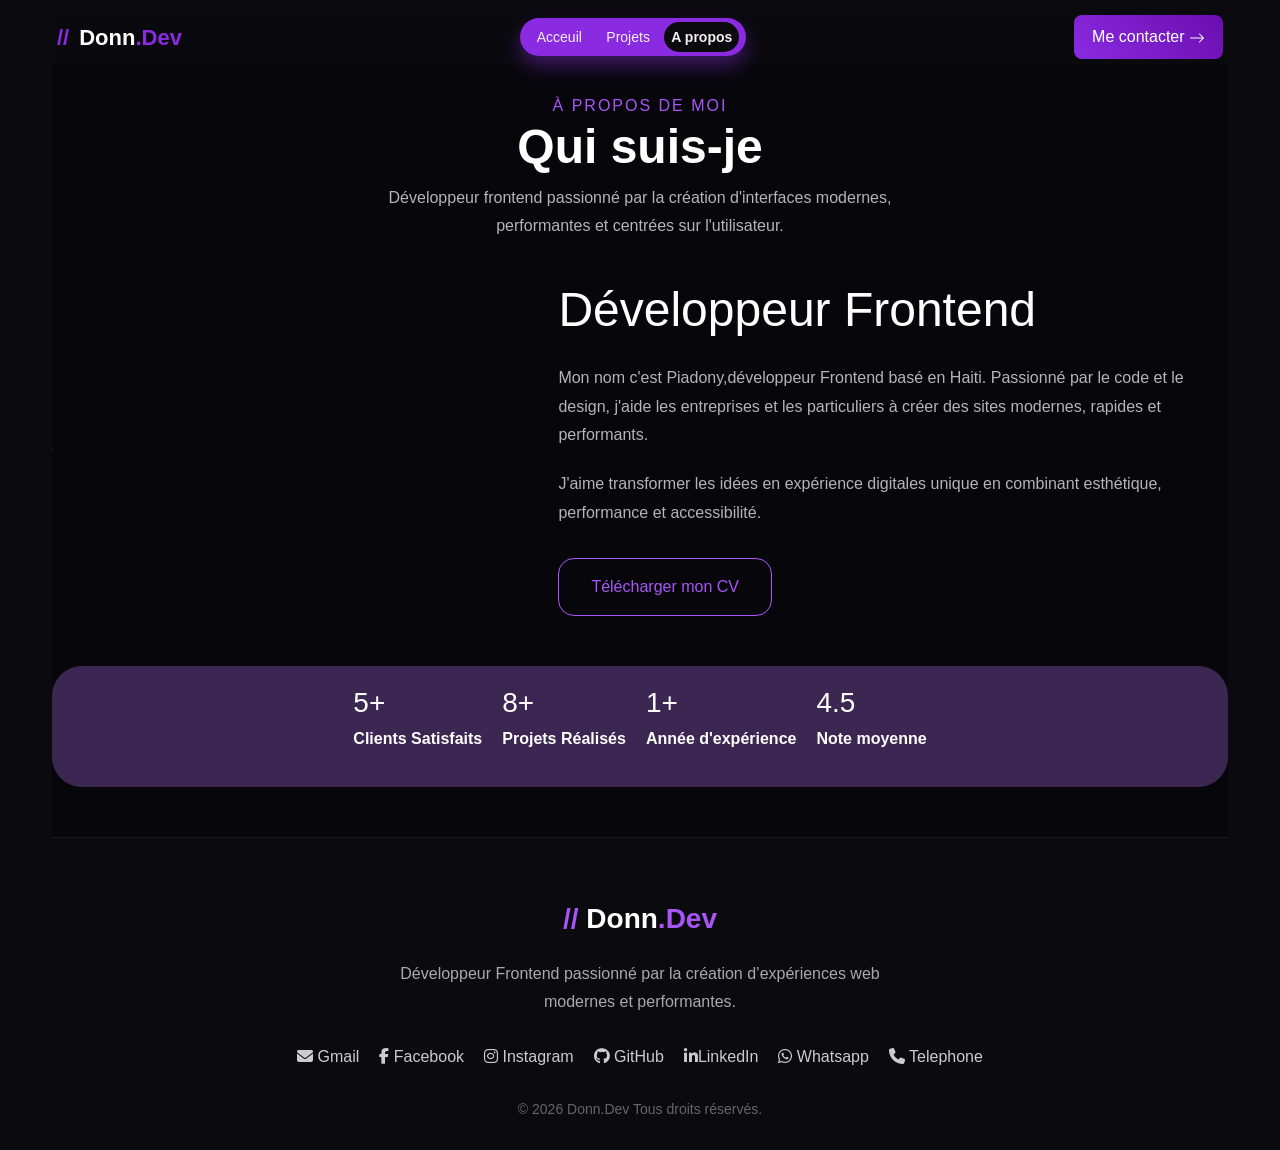
==== apropos.html @ 7b36369f "Add files via upload" ====
<!DOCTYPE html>
<html lang="fr">

<head>
    <meta charset="UTF-8">
    <meta name="viewport" content="width=device-width, initial-scale=1.0">
    <link href="https://cdn.jsdelivr.net/npm/bootstrap@5.3.8/dist/css/bootstrap.min.css" rel="stylesheet"
        integrity="sha384-sRIl4kxILFvY47J16cr9ZwB07vP4J8+LH7qKQnuqkuIAvNWLzeN8tE5YBujZqJLB" crossorigin="anonymous">
    <script type="module" src="https://unpkg.com/ionicons@7.1.0/dist/ionicons/ionicons.esm.js"></script>
    <script nomodule src="https://unpkg.com/ionicons@7.1.0/dist/ionicons/ionicons.js"></script>
    <link href="style.css" rel="stylesheet">
    <link rel="stylesheet" href="https://unpkg.com/aos@next/dist/aos.css" />
    <link rel="stylesheet" href="https://cdnjs.cloudflare.com/ajax/libs/font-awesome/6.5.1/css/all.min.css">
    <title>CONTACTER //Donn.Dev</title>
</head>

<body class="container">
    <header>
        <div class="name" data-aos="fade-down" data-aos-duration="800">
            <span class="slash">//</span>Donn<span class="slash">.Dev</span>
        </div>
        <nav class="hideOnMobile" data-aos="fade-down" data-aos-duration="1200">
            <a href="index.html" data-aos="fade-down" data-aos-duration="1500">Acceuil</a>
            <a href="projet.html" data-aos="fade-down" data-aos-duration="1800">Projets</a>
            <a href="#" id="active" data-aos="fade-d own" data-aos-duration="2400">A propos</a>
        </nav>
        <a href="contact.html" class="btn btn-primary hideOnMobile" data-aos="fade-down" data-aos-duration="1600">Me
            contacter <svg xmlns="http://www.w3.org/2000/svg" width="16" height="16" fill="currentColor"
                class="bi bi-arrow-right" viewBox="0 0 16 16">
                <path fill-rule="evenodd"
                    d="M1 8a.5.5 0 0 1 .5-.5h11.793l-3.147-3.146a.5.5 0 0 1 .708-.708l4 4a.5.5 0 0 1 0 .708l-4 4a.5.5 0 0 1-.708-.708L13.293 8.5H1.5A.5.5 0 0 1 1 8" />
            </svg></i></a>
        <span class="flech showOnMobile" onclick=showSidebar()><svg xmlns="http://www.w3.org/2000/svg" width="16"
                height="16" fill="currentColor" class="bi bi-arrow-right" viewBox="0 0 16 16">
                <path fill-rule="evenodd"
                    d="M1 8a.5.5 0 0 1 .5-.5h11.793l-3.147-3.146a.5.5 0 0 1 .708-.708l4 4a.5.5 0 0 1 0 .708l-4 4a.5.5 0 0 1-.708-.708L13.293 8.5H1.5A.5.5 0 0 1 1 8" />
            </svg></i></a></span>

        <ul class="sidebar">
            <li onclick=hideSidebar()><a href="#" id="soti"><svg xmlns="http://www.w3.org/2000/svg" width="16" height="16"
                        fill="currentColor" class="bi bi-arrow-right" viewBox="0 0 16 16">
                        <path fill-rule="evenodd"
                            d="M1 8a.5.5 0 0 1 .5-.5h11.793l-3.147-3.146a.5.5 0 0 1 .708-.708l4 4a.5.5 0 0 1 0 .708l-4 4a.5.5 0 0 1-.708-.708L13.293 8.5H1.5A.5.5 0 0 1 1 8" />
                    </svg></i></a></a></li>
            <li><a href="index.html" data-aos="fade-down" data-aos-duration="1500">Acceuil</a></li>
            <li><a href="projet.html" data-aos="fade-down" data-aos-duration="1800">Projets</a></li>
            <li><a href="#" data-aos="fade-d own" data-aos-duration="2400">A propos</a></li>
            <li><a href="contact.html">Me contacter</a></li>
        </ul>

    </header>
    <section class="about-section">
        <!--top-->
        <div class="about-top">
            <span>À PROPOS DE MOI</span>
            <h1>Qui suis-je</h1>
            <p>
                Développeur frontend passionné par la création d'interfaces modernes,<br>
                performantes et centrées sur l'utilisateur.
            </p>
        </div>
        <!-- content -->
        <div class="about-content">
            <!-- imaj -->
            <div class="about-image">
                <img src="#" alt="">
            </div>
            <!-- text -->
            <div class="about-text">
                <h2>Développeur Frontend</h2>
                <P>
                    Mon nom c'est Piadony,développeur Frontend basé en Haiti.
                    Passionné par le code et le design, j'aide les entreprises
                    et les particuliers à créer des sites modernes, rapides et performants.
                </P>
                <P>
                    J'aime transformer les idées en expérience digitales
                    unique en combinant esthétique, performance et accessibilité.
                </P>
                <a class="cv-btn">
                    Télécharger mon CV
                </a>
            </div>
        </div>
        <!-- stat -->
            <div class="stats-container">
                <div class="stats-box">
                    <h3>5+</h3>
                    <p>Clients Satisfaits</p>
                </div>
                <div class="stats-box">
                    <h3>8+</h3>
                    <p>Projets Réalisés </p>
                </div>
                <div class="stats-box">
                    <h3>1+</h3>
                    <p>Année d'expérience</p>
                </div>
                <div class="stats-box">
                    <h3>4.5</h3>
                    <p>Note moyenne</p>
                </div>
            </div>
            <div class="clients2">
                    <div class="avatars">
                        <img src="imaj/imaj.jpg" alt=".">
                        <img src="imaj/imaj.jpg" alt=".">
                        <img src="imaj/imaj.jpg" alt=".">
                        <img src="imaj/imaj.jpg" alt=".">
                    </div>
                    <div class="rating">
                        <svg xmlns="http://www.w3.org/2000/svg" width="16" height="16" fill="currentColor"
                            class="bi bi-star-fill" viewBox="0 0 16 16">
                            <path
                                d="M3.612 15.443c-.386.198-.824-.149-.746-.592l.83-4.73L.173 6.765c-.329-.314-.158-.888.283-.95l4.898-.696L7.538.792c.197-.39.73-.39.927 0l2.184 4.327 4.898.696c.441.062.612.636.282.95l-3.522 3.356.83 4.73c.078.443-.36.79-.746.592L8 13.187l-4.389 2.256z" />
                        </svg><svg xmlns="http://www.w3.org/2000/svg" width="16" height="16" fill="currentColor"
                            class="bi bi-star-fill" viewBox="0 0 16 16">
                            <path
                                d="M3.612 15.443c-.386.198-.824-.149-.746-.592l.83-4.73L.173 6.765c-.329-.314-.158-.888.283-.95l4.898-.696L7.538.792c.197-.39.73-.39.927 0l2.184 4.327 4.898.696c.441.062.612.636.282.95l-3.522 3.356.83 4.73c.078.443-.36.79-.746.592L8 13.187l-4.389 2.256z" />
                        </svg><svg xmlns="http://www.w3.org/2000/svg" width="16" height="16" fill="currentColor"
                            class="bi bi-star-fill" viewBox="0 0 16 16">
                            <path
                                d="M3.612 15.443c-.386.198-.824-.149-.746-.592l.83-4.73L.173 6.765c-.329-.314-.158-.888.283-.95l4.898-.696L7.538.792c.197-.39.73-.39.927 0l2.184 4.327 4.898.696c.441.062.612.636.282.95l-3.522 3.356.83 4.73c.078.443-.36.79-.746.592L8 13.187l-4.389 2.256z" />
                        </svg><svg xmlns="http://www.w3.org/2000/svg" width="16" height="16" fill="currentColor"
                            class="bi bi-star-fill" viewBox="0 0 16 16">
                            <path
                                d="M3.612 15.443c-.386.198-.824-.149-.746-.592l.83-4.73L.173 6.765c-.329-.314-.158-.888.283-.95l4.898-.696L7.538.792c.197-.39.73-.39.927 0l2.184 4.327 4.898.696c.441.062.612.636.282.95l-3.522 3.356.83 4.73c.078.443-.36.79-.746.592L8 13.187l-4.389 2.256z" />
                        </svg><svg xmlns="http://www.w3.org/2000/svg" width="16" height="16" fill="currentColor"
                            class="bi bi-star-fill" viewBox="0 0 16 16">
                            <path
                                d="M3.612 15.443c-.386.198-.824-.149-.746-.592l.83-4.73L.173 6.765c-.329-.314-.158-.888.283-.95l4.898-.696L7.538.792c.197-.39.73-.39.927 0l2.184 4.327 4.898.696c.441.062.612.636.282.95l-3.522 3.356.83 4.73c.078.443-.36.79-.746.592L8 13.187l-4.389 2.256z" />
                        </svg><span>5.0</span>
                        <p> Plus de 6 Clients satisfaits</p>
                    </div>
                </div>
    </section>

    <footer class="footer">

        <div class="footer-logo">
            <span>//</span> Donn<span>.Dev</span>
        </div>

        <p>
            Développeur Frontend passionné par la création
            d’expériences web modernes et performantes.
        </p>

        <div class="footer-socials">
            <a href="mailto:donndev@gmail.com"><i class="fa-solid fa-envelope"></i> Gmail</a>
            <a href="#"><i class="fa-brands fa-facebook-f"></i> Facebook</a>
            <a href="#"><i class="fa-brands fa-instagram"></i> Instagram</a>
            <a href="#"><i class="fa-brands fa-github"></i> GitHub</a>
            <a href="#"><i class="fa-brands fa-linkedin-in"></i>LinkedIn</a>
            <a href="https://wa.me/50942337732"><i class="fa-brands fa-whatsapp"></i> Whatsapp</a>
            <a href="tel:+50942337732"><i class="fa-solid fa-phone"></i> Telephone</a>
        </div>

        <div class="footer-bottom">
            © 2026 Donn.Dev Tous droits réservés.
        </div>

    </footer>
    <script>
        function showSidebar() {
            const sidebar = document.querySelector(`.sidebar`)
            sidebar.style.display = `flex`
        }
        function hideSidebar() {
            const sidebar = document.querySelector(`.sidebar`)
            sidebar.style.display = `none`
        }
    </script>
    <script src="https://cdn.jsdelivr.net/npm/bootstrap@5.3.8/dist/js/bootstrap.bundle.min.js"
        integrity="sha384-FKyoEForCGlyvwx9Hj09JcYn3nv7wiPVlz7YYwJrWVcXK/BmnVDxM+D2scQbITxI"
        crossorigin="anonymous"></script>
    <script src="https://unpkg.com/aos@next/dist/aos.js"></script>
    <script>
        AOS.init();
    </script>
</body>

</html>
---- style.css ----
/* global*/
* {
  margin: 0;
  padding: 0;
  box-sizing: border-box;
  font-family: 'Poppins', sans-serif;
}

body {
  background: #0b0b0f;
  width: 100%;
  margin: 0;
  padding: 0;
}

/*header*/
header {
  top: 0;
  width: 100%;
  margin-top: 10px;
  padding: 5px;
  display: flex;
  justify-content: space-between;
  align-items: center;
  background: rgba(11, 11, 15, 0.7);
  backdrop-filter: blur(20px);
  z-index: 1000;
  position: sticky;

}


.name {
  font-size: 22px;
  font-weight: 600;
  color: white;
}

.slash {
  color: #8a2be2;
  margin-right: 10px;
}


nav {
  gap: 30px;
  background: #8a2be2;
  border-radius: 20px;
  padding: 7px;
  box-shadow: 0 10px 20px rgba(138, 43, 226, 0.4);
}

nav a {
  color: #f5efef;
  text-decoration: none;
  font-size: 14px;
  transition: 0.3s;
  padding-left: 10px;
  padding-right: 10px;
}

nav a:hover {
  color: white;
  font-size: 16px;
}


header .btn {
  background: linear-gradient(45deg, #8a2be2, #6a0dad);
  border: none;
  padding: 10px 18px;
  border-radius: 8px;
  color: white;
  align-items: center;
  gap: 8px;
  transition: 0.3s;
}

#active {
  background: #0b0b0f;
  border-radius: 15px;
  padding: 7px;
  margin-top: 3px;
  margin-bottom: 3px;
  font-weight: bold;
}

header .btn:hover {
  transform: translateY(-2px);
  box-shadow: 0 10px 20px rgba(138, 43, 226, 0.4);
}

.pulse {
  color: #4eaa5d;
  animation: pulse 1.5s infinite;
  font-size: 16px;
}

/* seksyn hero*/
.hero {
  color: #fff;
  min-height: 100vh;
  display: flex;
  align-items: center;
  width: 100%;
  margin: 0px;
}


.hero-container {
  display: flex;
  align-items: center;
  justify-content: space-between;
  gap: px;
  width: 100%;
}


.hero-content {
  max-width: 550px;
}

.badge {
  display: inline-block;
  background: rgba(138, 43, 226, 0.2);
  color: #b084ff;
  padding: 8px 15px;
  border-radius: 20px;
  font-size: 14px;
  margin-bottom: 20px;
}

.hero h1 {
  font-size: 48px;
  line-height: 1.2;
  margin-bottom: 20px;
}

.hero h1 span {
  color: #8a2be2;
  font-weight: bold;
}


.hero p {
  color: #aaa;
  font-size: 16px;
  margin-bottom: 30px;
}


.hero-buttons {
  display: flex;
  gap: 15px;
  margin-bottom: 30px;
}

.btn {
  padding: 12px 20px;
  border-radius: 8px;
  text-decoration: none;
  font-weight: 500;
  transition: 0.3s;
}

.btn.primary {
  background: linear-gradient(45deg, #8a2be2, #6a0dad);
  color: white;
}

.btn.primary:hover {
  transform: translateY(-3px);
  box-shadow: 0 10px 25px rgba(138, 43, 226, 0.4);
}

.btn.secondary {
  border: 1px solid #444;
  color: #fff;
}

.btn.secondary:hover {
  background: #222;
}

.tech {
  display: flex;
  gap: 15px;
  flex-wrap: wrap;
}

.tech span {
  background: #15151c;
  padding: 8px 12px;
  border-radius: 6px;
  font-size: 14px;
}

/* imaj l'an */
.hero-image img {
  width: 100%;
  border-radius: 20px;
  position: relative;
  z-index: 1;
  height: 85vh;
  border-radius: 55%;
  object-fit: cover;
  box-shadow: 0 10px 20px rgba(138, 43, 226, 0.5);
}

.hero-image {
  position: relative;
}

.hero-image::before {
  background: #8a2be2;
  filter: blur(120px);
  z-index: 0;
}

.ligne {
  border: solid 1px #8a2be2;
}

/*seksyon projects*/
.projects {
  padding-top: 50px;
  padding-bottom: 60px;
  background: #0b0b0f;
  color: #fff;
}

.container {
  max-width: 1200px;
  margin: auto;
}

.projects-header {
  display: flex;
  justify-content: space-between;
  align-items: end;
  margin-bottom: 50px;
  flex-wrap: wrap;
  gap: 20px;
}

.subtitle {
  color: #a855f7;
  font-size: 14px;
  letter-spacing: 1px;
}

.projects-header h2 {
  font-size: 32px;
  margin: 10px 0;
}

.projects-header p {
  color: #aaa;
  max-width: 500px;
}

.btn-outline {
  border: 1px solid #444;
  padding: 10px 18px;
  border-radius: 10px;
  color: #fff;
  text-decoration: none;
  transition: 0.3s;
}

.btn-outline:hover {
  border-color: #a855f7;
  color: #a855f7;
}

/* pou grid */
.projects-grid {
  display: grid;
  grid-template-columns: repeat(auto-fit, minmax(300px, 1fr));
  gap: 25px;
}
.projects-grid2 {
  display: grid;
  grid-template-columns: repeat(auto-fit, minmax(300px, 1fr));
  gap: 25px;
  padding-bottom:50px;
  padding-top: 2em;
}
/* kat yo */
.card {
  background: #111;
  border-radius: 20px;
  overflow: hidden;
  transition: 0.3s;
  border: 1px solid #1f1f1f;
}

.card:hover {
  transform: translateY(-8px);
  border-color: #a855f7;
}

/* imaj kat yo */
.card img {
  width: 100%;
  height: 200px;
  object-fit: cover;
  padding: 10px;
}

/* anndn kat yo */
.card-content {
  padding: 20px;
}

.tag {
  color: #a855f7;
  font-size: 12px;
  display: block;
  margin-bottom: 8px;
}

.card h3 {
  margin-bottom: 10px;
  color: white
}

.card p {
  color: #aaa;
  font-size: 14px;
  margin-bottom: 15px;
}

/* tech yo*/
.tech1 {
  display: flex;
  flex-wrap: wrap;
  gap: 10px;
}

.tech1 span {
  background: #1a1a1a;
  padding: 5px 10px;
  border-radius: 8px;
  font-size: 12px;
  color: white;
}

/* seksyn 3 a */
.why-choose {
  padding-top: 60px;
  padding-bottom: 60px;
  background: #0b0b0f;
  color: white;
}

.containe1 {
  max-width: 1200px;
  margin: auto;

  display: grid;
  grid-template-columns: 1.1fr 1fr 1fr;
  gap: 30px;
}


.section-subtitle {
  color: #a855f7;
  font-size: 13px;
  letter-spacing: 1px;
  display: block;
  margin-bottom: 15px;
}


.why-left h2,
.contact-box h2 {
  font-size: 38px;
  line-height: 1.2;
  margin-bottom: 25px;
}

.features {
  list-style: none;
}

.features li {
  margin-bottom: 18px;
  color: #cfcfcf;
  position: relative;
  padding-left: 28px;
  line-height: 1.5;
}

.features li::before {
  content: "✔";
  position: absolute;
  left: 0;
  color: #a855f7;
  font-size: 14px;
}

/* boite skills */
.skills-box {
  border-left: 1px solid #1d1d1d;
  border-right: 1px solid #1d1d1d;
  padding: 0 25px;
}

.skills-grid {
  display: grid;
  grid-template-columns: 1fr 1fr;
  gap: 15px;
}

.skill-card {
  background: #111;
  border: 1px solid #1f1f1f;
  border-radius: 14px;
  padding: 16px;

  display: flex;
  align-items: center;
  gap: 12px;

  transition: 0.3s;
}

.skill-card:hover {
  border-color: #a855f7;
  transform: translateY(-4px);
}

.skill-card img {
  width: 24px;
  height: auto;
}

.skill-card span {
  font-size: 14px;
}

/* boite kontak l'an*/
.contact-box p {
  color: #aaa;
  line-height: 1.7;
  margin: 20px 0 30px;
}

.contact-btn {
  display: inline-block;
  width: 100%;
  text-align: center;

  background: linear-gradient(90deg, #7b2ff7, #a855f7);
  padding: 16px;
  border-radius: 14px;

  color: white;
  text-decoration: none;
  font-weight: 600;

  transition: 0.3s;
}

.contact-btn:hover {
  transform: translateY(-3px);
  box-shadow: 0 0 25px rgba(168, 85, 247, 0.5);
}

/* boite clients */
.clients {
  margin-top: 30px;
  display: flex;
  align-items: center;
  gap: 15px;
}
.clients2 {
 display: none;
}

.avatars {
  display: flex;
}

.avatars img {
  width: 42px;
  height: 42px;
  border-radius: 50%;
  border: 2px solid white;
  margin-left: -10px;
}

.avatars img:first-child {
  margin-left: 0;
}

.rating span {
  color: white;
  font-weight: bold;
}

.rating p {
  margin: 5px 0 0;
  font-size: 13px;
  color: #aaa;
}

/* pati footer an*/
.footer {
  background: #0b0b0f;
  padding: 60px 5% 30px;
  text-align: center;
  border-top: 1px solid #1a1a1a;
}

.footer-logo {
  font-size: 28px;
  font-weight: bold;
  color: white;
  margin-bottom: 20px;
}

.footer-logo span {
  color: #a855f7;
}

.footer p {
  color: #aaa;
  max-width: 500px;
  margin: auto;
  line-height: 1.7;
  margin-bottom: 30px;
}

.footer-socials {
  display: flex;
  justify-content: center;
  gap: 20px;
  margin-bottom: 30px;
  flex-wrap: wrap;
}

.footer-socials a {
  color: #ccc;
  text-decoration: none;
  transition: 0.3s;
}

.footer-socials a:hover {
  color: #a855f7;
}

.footer-bottom {
  color: #666;
  font-size: 14px;
}

/* kontak*/
 
/* SECTION */ 
.contact-section{ 
    min-height:100vh; 
    background:#0b0b0f; 
    padding:50px 5%; 
     
    display:flex; 
    flex-direction:column; 
    align-items:center; 
    justify-content:center; 
 
    color:white; 
} 
 
/* TOP TEXT */ 
.contact-title{ 
    text-align:center; 
    margin-bottom:50px; 
    max-width:800px; 
} 
 
.bienvenue{ 
    color:#711bc2; 
    font-size:18px; 
    letter-spacing:1px;
    background-color: whitesmoke;
    padding: 10px 50px; 
    border-radius: 5px;
} 
 
.contact-title h1{ 
    font-size:40px; 
    margin-top:15px; 
    line-height:1.3; 
    font-weight:700; 
} 
 
/* GLASS */ 
.glass-container{ 
    width:100%; 
    max-width:1200px; 
 
    background:rgba(255,255,255,0.05); 
 
    border:1px solid rgba(169, 85, 247, 0.315);
 
    backdrop-filter:blur(20px); 
    -webkit-backdrop-filter:blur(20px); 
 
    border-radius:30px; 
 
    padding:50px; 
 
    display:grid; 
    grid-template-columns:1fr 1fr; 
    gap:50px; 
 
    box-shadow: 
    0 8px 32px rgba(90, 80, 175, 0.295); 
} 
 
/* LEFT */ 
.contact-info h2, 
.contact-form h2{ 
    font-size:32px; 
    margin-bottom:20px; 
} 
 
.contact-info p{ 
    color:#b5b5b5; 
    line-height:1.8; 
    margin-bottom:35px; 
} 
 
/* LINKS */ 
.contact-links{ 
    display:flex; 
    flex-direction:column; 
    gap:18px; 
} 
 
.contact-links a{ 
    text-decoration:none; 
    color:white; 
 
    background:rgba(255,255,255,0.05); 
 
    border:1px solid rgba(255,255,255,0.08); 
 
    padding:16px 20px; 
 
    border-radius:14px; 
 
    transition:0.3s; 
 
    display:flex; 
    align-items:center; 
    gap:15px; 
} 
 
.contact-links a:hover{ 
    border-color:#a855f7; 
    transform:translateX(8px); 
    background:rgba(168,85,247,0.1); 
} 

.contact-links i{ 
    color:#a855f7; 
    font-size:18px; 
} 
 
/* FORM */ 
form{ 
    display:flex; 
    flex-direction:column; 
    gap:20px; 
} 
 
.input-box input, 
.input-box textarea{ 
    width:100%; 
 
    background:rgba(255,255,255,0.05); 
 
    border:1px solid rgba(255,255,255,0.08); 
 
    outline:none; 
 
    padding:18px 20px; 
 
    border-radius:14px; 
 
    color:white; 
 
    font-size:15px; 
} 
 
.input-box textarea{ 
    height:180px; 
    resize:none; 
} 
 
.input-box input::placeholder, 
.input-box textarea::placeholder{ 
    color:#999; 
} 
 
/* BUTTON */ 
button{ 
    height:60px; 
 
    border:none; 
 
    background:linear-gradient(90deg,#7b2ff7,#a855f7); 
 
    color:white; 
 
    font-size:16px; 
    font-weight:600; 
 
    border-radius:14px; 
 
    cursor:pointer; 
 
    transition:0.3s; 
} 
 
button:hover{ 
    transform:translateY(-4px); 
 
    box-shadow: 
    0 0 25px rgba(168,85,247,0.5); 
} 
.backg{
  background-color: rgba(168,85,247,0.5);
  padding: 2px;
}
.sidebar{
  position: fixed;
  top: 0;
  right: 0;
  width: 250px;
  height: 100vh;
  z-index: 999;
  background-color: #0d0114e5;
  backdrop-filter: blur(3px);
  box-shadow: -10px 0 10px rgba(168,85,247,0.4);
  display: none;
  flex-direction: column;
  align-items: flex-start;
  justify-content: flex-start;
}
.sidebar li{
  text-decoration: none;
  list-style: none;
  width: 100%;
  display: flex;
  justify-content: center;
  align-items: center;
  padding:30px;

}
.sidebar a{
text-decoration: none;
width: 100%;
color: whitesmoke;
font-weight: 500;
}
.sidebar a:hover{
  background-color: rgba(255, 255, 255, 0.486);
  padding: 7px;
  border-radius: 7px;
}
.flech{
  background-color: white;
  padding: 2px;
  display: none;
}


/* a propos*/
.about-section{
  background-color: #07070b;
  padding-top: 30px;
  padding-bottom: 50px;
  color: white;
  max-width: 100vw;
}
/* top */
.about-top{
  text-align: center;
  margin-bottom: 40px;
}
.about-top span{
  color: #a855f7;
  font-size: 1rem;
  letter-spacing: 0.125em;
}
.about-top h1{
  font-size: 3rem;
  /* margin: 1.25em 0; */
  font-weight: bold;
}
.about-top p{
  max-width: 700px;
  margin: auto;
  color: #b5b5b5;
  line-height: 1.8;
  font-size: 1rem;
}

/* content */
.about-content{
  display: grid;
  grid-template-columns: 1fr 1.5fr;
  gap: 60px;
  align-items: center;
  margin-bottom: 50px;
}

/* imaj */
.about-image{
  position: relative;
}
.about-image img{
  width: 100%;
  border-radius: 30px;
  border: 1px solid rgba(255,255,255,0.08);
}
/* TEXT */
.about-text h2{
  font-size: 3rem;
  margin-bottom: 25px;
}
.about-text p{
  font-size: 1rem;
  color: #b5b5b5;
  line-height: 1.8;
  margin-bottom: 20px;
}
/* BUTTON */
.cv-btn{
  display: inline-block;
  margin-top: 10px;
  padding:1em 2em;
  border: 1px solid #a855f7;
  border-radius: 1rem;
  text-decoration: none;
  color: #a855f7;
  transition: 0.3s;
}
.cv-btn:hover{
  background: #a855f7;
  color: white;
  box-shadow: 0 0 30px rgba(168, 85, 247, 0.2);
  backdrop-filter: blur(20px);
}
.stats-container{
  display: flex;
  flex-direction: row;
  align-items: center;
  justify-content: center;
  background: #a265db57;
  padding: 0.625rem;
  font-weight: bold;
  border-radius: 30px;

  .stats-box{
    margin: 0.625rem;
    display: flex;
    justify-content: flex-end;
    flex-direction: column;
  }
}
.project-header{
  color: whitesmoke;
  margin-top: 2em;
  display: none;
}
.project-header h2{
  font-weight: 700;
  font-size: 1.5rem;
  text-wrap: pre;
}
.project-header h2>span{
  background-color: #a265db57;
}

/* RESPONSIVE */ 
@media(max-width:1024px){ 
 
    .glass-container{ 
        grid-template-columns:1fr; 
        padding:30px; 

    } 
 
    .contact-title h1{ 
        font-size:34px; 
    } 
 .hero-image img {
  width: 80%;
  border-radius: 20px;
  position: relative;
  z-index: 1;
  height: 70vh;
  border-radius: 55%;
  object-fit: cover;
  box-shadow: 0 10px 20px rgba(138, 43, 226, 0.5);
  margin-left: 3rem;
}

.hero-image {
  position: relative;
}
*{
  padding-inline: 0.5rem;
}
.hero-content p{
  width: 100%;
}
.hero h1 {
  font-size: 3rem;
  line-height: 1.2;
  margin-bottom: 1rem;
}
.projects-grid{ 
  display: grid;
  grid-template-columns: repeat(auto-fit, minmax(250px, 1fr));
  gap: 25px;
}
}
  
@media(max-width:768px){
  .hideOnMobile{
    display: none;
  }
  .showOnMobile{
    display: block;
    margin-right: 5px;
  }
}

/* Responsivite'l */
@media (max-width: 768px) {
  .containe1 {
    grid-template-columns: 1fr;
  }
  .card-hide{
    display:none;
  }
  .projects-grid2 .card img{
    border-radius: 5px;
    padding-inline: 1px;
  }
   .projects-grid .card img{
    border-radius: 5px;
    padding-inline: 1px;
  }

  .skills-box {
    border: none;
    padding: 0;
  }

  .why-left h2,
  .contact-box h2 {
    font-size: 30px;
  }
}

@keyframes pulse {
  40% {
    opacity: 1;
  }

  70% {
    opacity: 0.3;
  }

  100% {
    opacity: 1;
  }
}

@media (max-width: 768px) {
  .hero-container {
    flex-direction: column;
    text-align: center;
    margin-left: 10px;
    margin-right: 10px;
  }

  .hero-image img {
    width: 300px;
    height: 40vh;
  }

  .hero-buttons {
    justify-content: center;
  }

  .tech {
    justify-content: center;
  }
  .projects-header{
    padding-left: 0;
    margin-left: 0;
    
  }
  .projects-header .btn-outline{
      margin-left: 0.6rem;
    }
}
/* TELEPHON(ACCEUIL, PROJET, CONTACT)*/
@media (max-width: 460px) {
  body{
    padding-left: 7px;
    padding-right: 7px;
  }
  .hero-content h1{
    font-size: 2rem;
    text-wrap: balance;

  }
  .hero-content p{
    font-size: 0.8rem;
    text-align: center;
    line-height: 1.5;
    text-wrap: balance;
  }
  .card-hide{
    display: block;
  }
  .subtitle{
    font-size: 0.7rem;
  }
  .projects-header h2{
    font-size: 1.5rem;
  }
  .projects-header p{
    font-size: 0.8rem;
  }
  .section-subtitle{
    font-size: 0.7rem;
  }
  .why-left h2{
    font-size: 1.5rem;
  }
  .why-left ul{
    font-size: 0.8rem;
  }
  .contact-box h2{
    font-size: 1.5rem;
  }
  .contact-box p{
    font-size: 0.8rem;
  }
  .footer-logo{
    font-size: 1.5rem;
  }
  .footer p{
    font-size: 0.8rem;
  }
  .project-header{
    display: block;
  }
} 
/* TELEPHONE (apropos)*/
@media( max-width: 460px){ 
  .about-section{
    padding-bottom: 1rem;
    position: relative;
  }
  .about-top{
  text-align: center;
  margin-bottom: 1.5rem;
}
.about-top span{
  color: #a855f7;
  font-size: 0.7rem;
  letter-spacing: 0.125em;
}
.about-top h1{
  font-size: 1.5rem;
  font-weight: bold;
  margin-bottom: 1rem;
}
.about-top p{
  max-width: 700px;
  /* margin: auto; */
  color: #b5b5b5;
  line-height: 1.4;
  font-size: 0.8rem;
  text-wrap: balance;
}
/* content */
.about-content{
  display: grid;
  grid-template-columns: 1fr;
  align-items: center;
  margin-bottom: 50px;
}

/* imaj */
.about-image{
  position: relative;
  display: none;
}

/* TEXT */
.about-text h2{
  font-size: 2rem;
  margin-bottom: 25px;
}
.about-text p{
  font-size: 0.9rem;
  color: #b5b5b5;
  line-height: 1.6;
  margin-bottom: 1.3em;
}
.about-section{
  margin-bottom: 1rem;

}
.stats-container{
  display: none;
}
.clients2 {
  margin-top: 30px;
  display: flex;
  align-items: center;
  gap: 15px;
  margin-bottom: 2rem;
}
.btn{
  padding: 0.5rem 1rem;
}
#soti{
  background-color:  white;
}
}
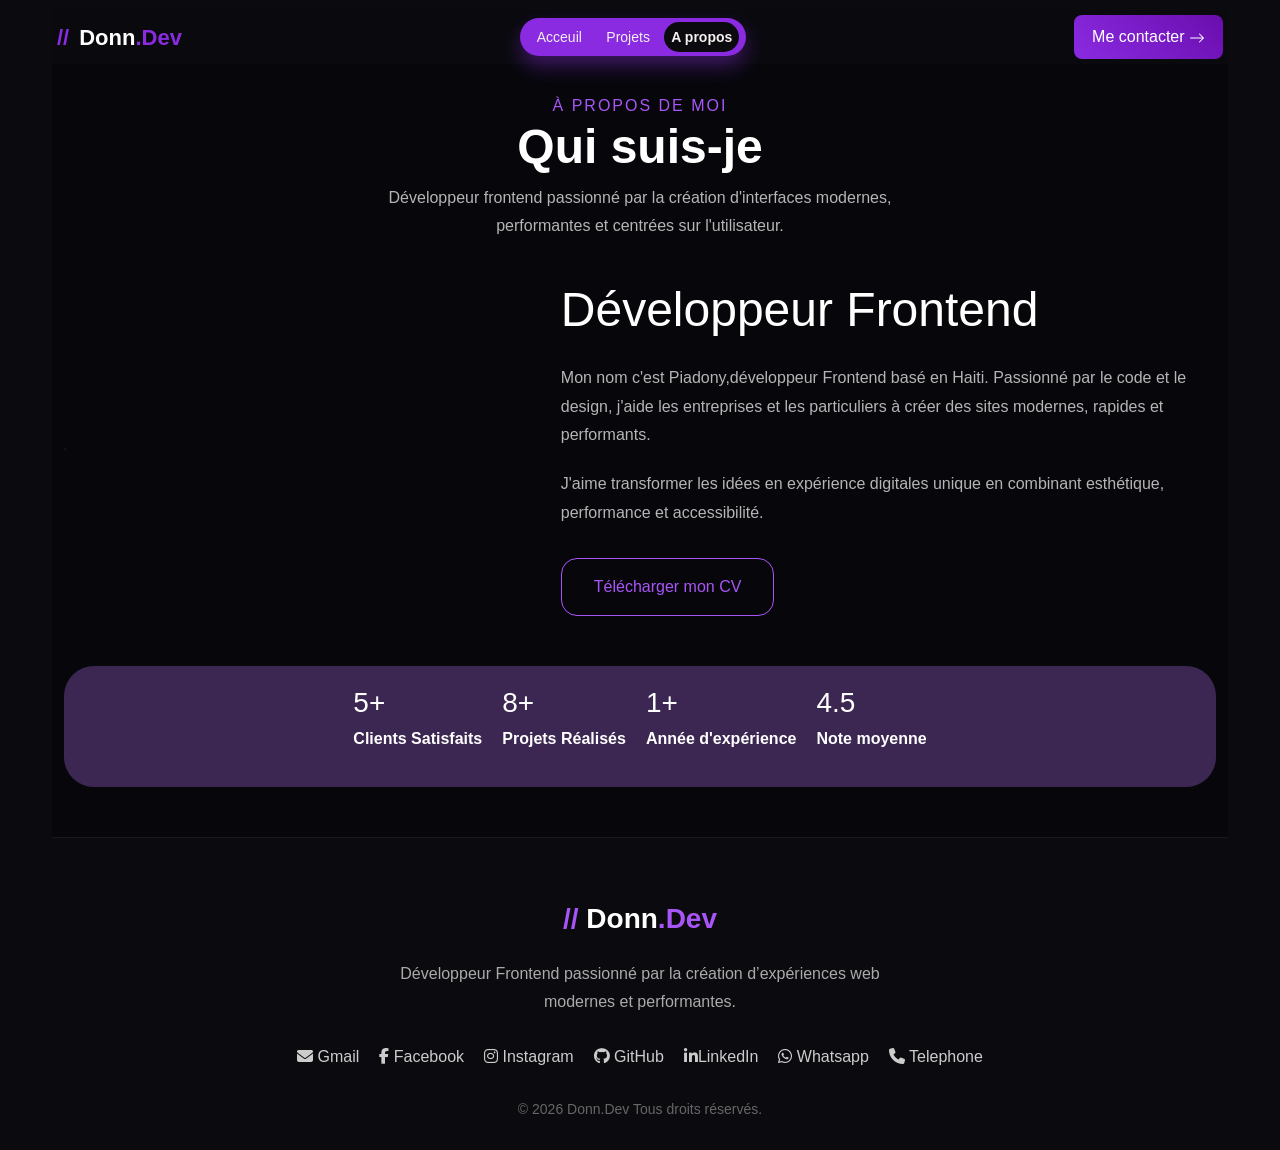
==== commit 99b0f226: "Update apropos.html" ====
--- a/apropos.html
+++ b/apropos.html
@@ -49,7 +49,7 @@
         </ul>
 
     </header>
-    <section class="about-section">
+    <section class="about-section container">
         <!--top-->
         <div class="about-top">
             <span>À PROPOS DE MOI</span>
@@ -150,7 +150,7 @@
             <a href="mailto:donndev@gmail.com"><i class="fa-solid fa-envelope"></i> Gmail</a>
             <a href="#"><i class="fa-brands fa-facebook-f"></i> Facebook</a>
             <a href="#"><i class="fa-brands fa-instagram"></i> Instagram</a>
-            <a href="#"><i class="fa-brands fa-github"></i> GitHub</a>
+            <a href="https://github.com/PiadonyFX"><i class="fa-brands fa-github"></i> GitHub</a>
             <a href="#"><i class="fa-brands fa-linkedin-in"></i>LinkedIn</a>
             <a href="https://wa.me/50942337732"><i class="fa-brands fa-whatsapp"></i> Whatsapp</a>
             <a href="tel:+50942337732"><i class="fa-solid fa-phone"></i> Telephone</a>
@@ -161,15 +161,8 @@
         </div>
 
     </footer>
-    <script>
-        function showSidebar() {
-            const sidebar = document.querySelector(`.sidebar`)
-            sidebar.style.display = `flex`
-        }
-        function hideSidebar() {
-            const sidebar = document.querySelector(`.sidebar`)
-            sidebar.style.display = `none`
-        }
+    <script src="script.js">
+        
     </script>
     <script src="https://cdn.jsdelivr.net/npm/bootstrap@5.3.8/dist/js/bootstrap.bundle.min.js"
         integrity="sha384-FKyoEForCGlyvwx9Hj09JcYn3nv7wiPVlz7YYwJrWVcXK/BmnVDxM+D2scQbITxI"
@@ -180,4 +173,4 @@
     </script>
 </body>
 
-</html>+</html>
--- a/style.css
+++ b/style.css
@@ -118,6 +118,7 @@
 
 .hero-content {
   max-width: 550px;
+  
 }
 
 .badge {
@@ -209,6 +210,7 @@
 
 .hero-image {
   position: relative;
+
 }
 
 .hero-image::before {
@@ -907,14 +909,11 @@
   border-radius: 55%;
   object-fit: cover;
   box-shadow: 0 10px 20px rgba(138, 43, 226, 0.5);
-  margin-left: 3rem;
+  /* margin-left: 3rem; */
 }
 
 .hero-image {
   position: relative;
-}
-*{
-  padding-inline: 0.5rem;
 }
 .hero-content p{
   width: 100%;
@@ -985,8 +984,10 @@
 
 @media (max-width: 768px) {
   .hero-container {
+    display: flex;
     flex-direction: column;
     text-align: center;
+    align-content: center;
     margin-left: 10px;
     margin-right: 10px;
   }
@@ -1011,9 +1012,19 @@
   .projects-header .btn-outline{
       margin-left: 0.6rem;
     }
+   #soti{
+  background-color:  white;
+  width: max-content;
+  align-self: flex-end;
+}
 }
 /* TELEPHON(ACCEUIL, PROJET, CONTACT)*/
 @media (max-width: 460px) {
+   .hero-container {
+    display: flex;
+    max-width: 100vw;
+    flex-direction: column;
+  }
   body{
     padding-left: 7px;
     padding-right: 7px;
@@ -1065,6 +1076,11 @@
   .project-header{
     display: block;
   }
+#soti{
+  background-color:  white;
+  width: max-content;
+  align-self: flex-end;
+}
 } 
 /* TELEPHONE (apropos)*/
 @media( max-width: 460px){ 
@@ -1098,7 +1114,7 @@
 .about-content{
   display: grid;
   grid-template-columns: 1fr;
-  align-items: center;
+  align-content: center;
   margin-bottom: 50px;
 }
 
@@ -1138,5 +1154,7 @@
 }
 #soti{
   background-color:  white;
-}
-}+  width: max-content;
+  justify-self   : flex-end;
+}
+}
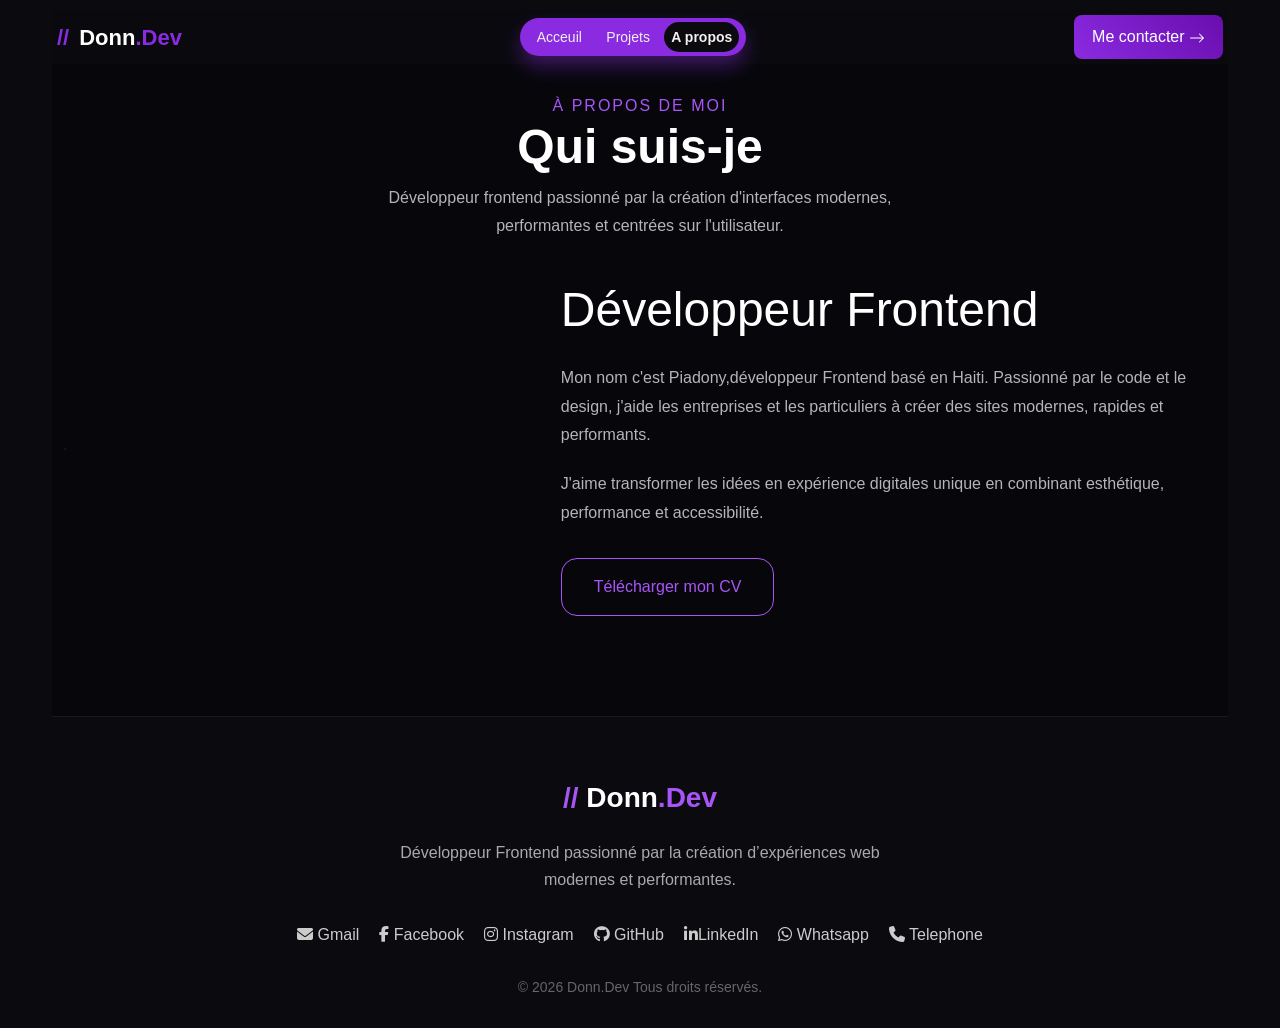
==== commit 4b24e205: "Modification du portfolio" ====
--- a/apropos.html
+++ b/apropos.html
@@ -83,7 +83,7 @@
             </div>
         </div>
         <!-- stat -->
-            <div class="stats-container">
+            <!-- <div class="stats-container">
                 <div class="stats-box">
                     <h3>5+</h3>
                     <p>Clients Satisfaits</p>
@@ -132,7 +132,7 @@
                         </svg><span>5.0</span>
                         <p> Plus de 6 Clients satisfaits</p>
                     </div>
-                </div>
+                </div> -->
     </section>
 
     <footer class="footer">
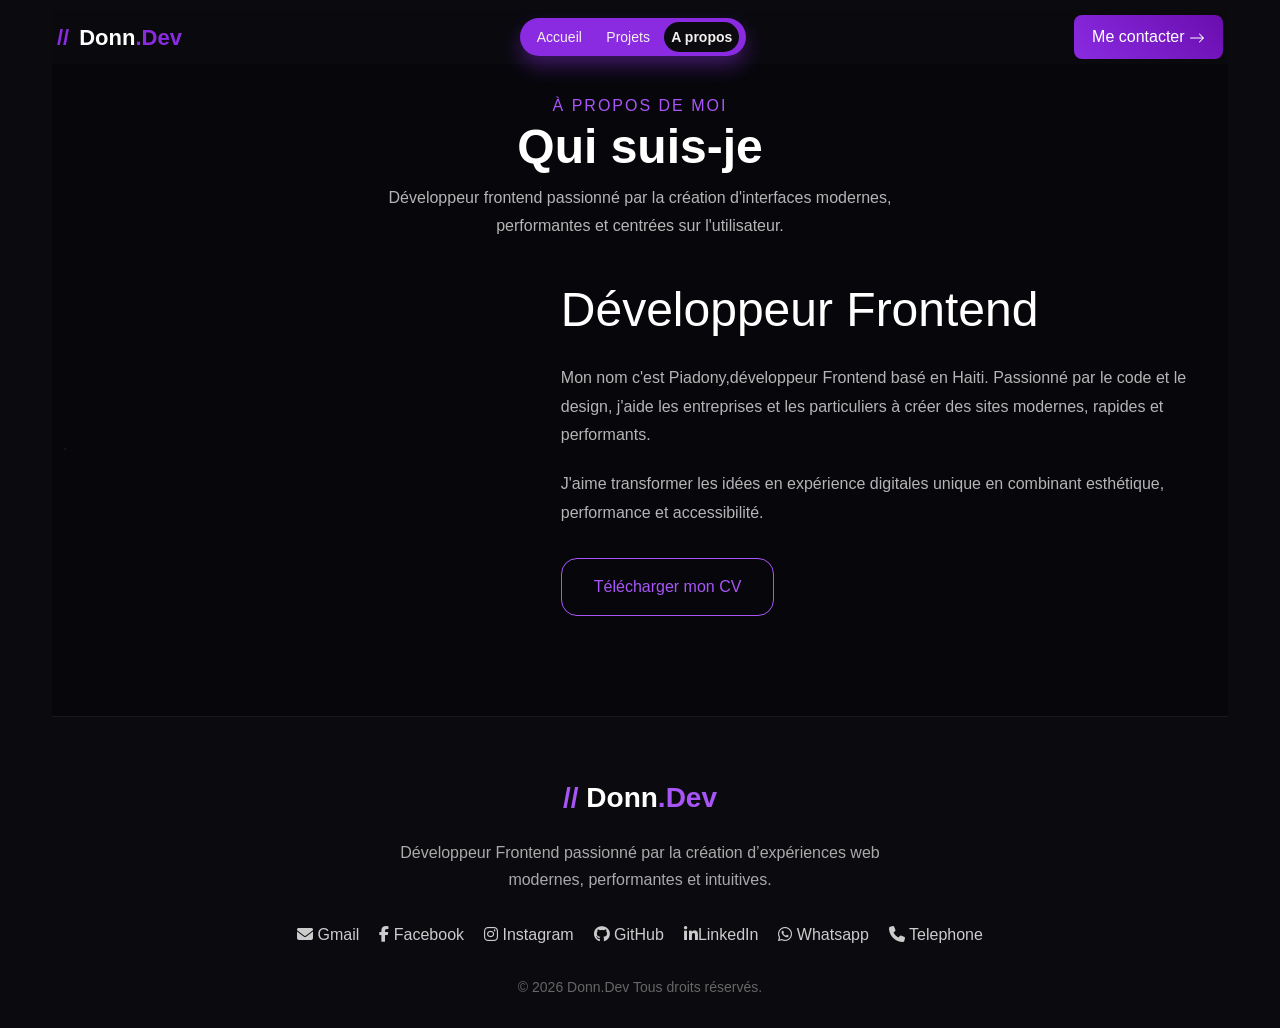
==== commit 26c987cf: "modif2" ====
--- a/apropos.html
+++ b/apropos.html
@@ -20,7 +20,7 @@
             <span class="slash">//</span>Donn<span class="slash">.Dev</span>
         </div>
         <nav class="hideOnMobile" data-aos="fade-down" data-aos-duration="1200">
-            <a href="index.html" data-aos="fade-down" data-aos-duration="1500">Acceuil</a>
+            <a href="index.html" data-aos="fade-down" data-aos-duration="1500">Accueil</a>
             <a href="projet.html" data-aos="fade-down" data-aos-duration="1800">Projets</a>
             <a href="#" id="active" data-aos="fade-d own" data-aos-duration="2400">A propos</a>
         </nav>
@@ -42,7 +42,7 @@
                         <path fill-rule="evenodd"
                             d="M1 8a.5.5 0 0 1 .5-.5h11.793l-3.147-3.146a.5.5 0 0 1 .708-.708l4 4a.5.5 0 0 1 0 .708l-4 4a.5.5 0 0 1-.708-.708L13.293 8.5H1.5A.5.5 0 0 1 1 8" />
                     </svg></i></a></a></li>
-            <li><a href="index.html" data-aos="fade-down" data-aos-duration="1500">Acceuil</a></li>
+            <li><a href="index.html" data-aos="fade-down" data-aos-duration="1500">Accueil</a></li>
             <li><a href="projet.html" data-aos="fade-down" data-aos-duration="1800">Projets</a></li>
             <li><a href="#" data-aos="fade-d own" data-aos-duration="2400">A propos</a></li>
             <li><a href="contact.html">Me contacter</a></li>
@@ -143,15 +143,15 @@
 
         <p>
             Développeur Frontend passionné par la création
-            d’expériences web modernes et performantes.
+            d’expériences web modernes, performantes et intuitives.
         </p>
 
         <div class="footer-socials">
             <a href="mailto:donndev@gmail.com"><i class="fa-solid fa-envelope"></i> Gmail</a>
-            <a href="#"><i class="fa-brands fa-facebook-f"></i> Facebook</a>
-            <a href="#"><i class="fa-brands fa-instagram"></i> Instagram</a>
+            <a href="https://www.facebook.com/mr.duterron"><i class="fa-brands fa-facebook-f"></i> Facebook</a>
+            <a href="https://www.instagram.com/mr__duterron"><i class="fa-brands fa-instagram"></i> Instagram</a>
             <a href="https://github.com/PiadonyFX"><i class="fa-brands fa-github"></i> GitHub</a>
-            <a href="#"><i class="fa-brands fa-linkedin-in"></i>LinkedIn</a>
+            <a href="https://www.linkedin.com/in/piadony-duterron-2a1837415?utm_source=share_via&utm_content=profile&utm_medium=member_android"><i class="fa-brands fa-linkedin-in"></i>LinkedIn</a>
             <a href="https://wa.me/50942337732"><i class="fa-brands fa-whatsapp"></i> Whatsapp</a>
             <a href="tel:+50942337732"><i class="fa-solid fa-phone"></i> Telephone</a>
         </div>
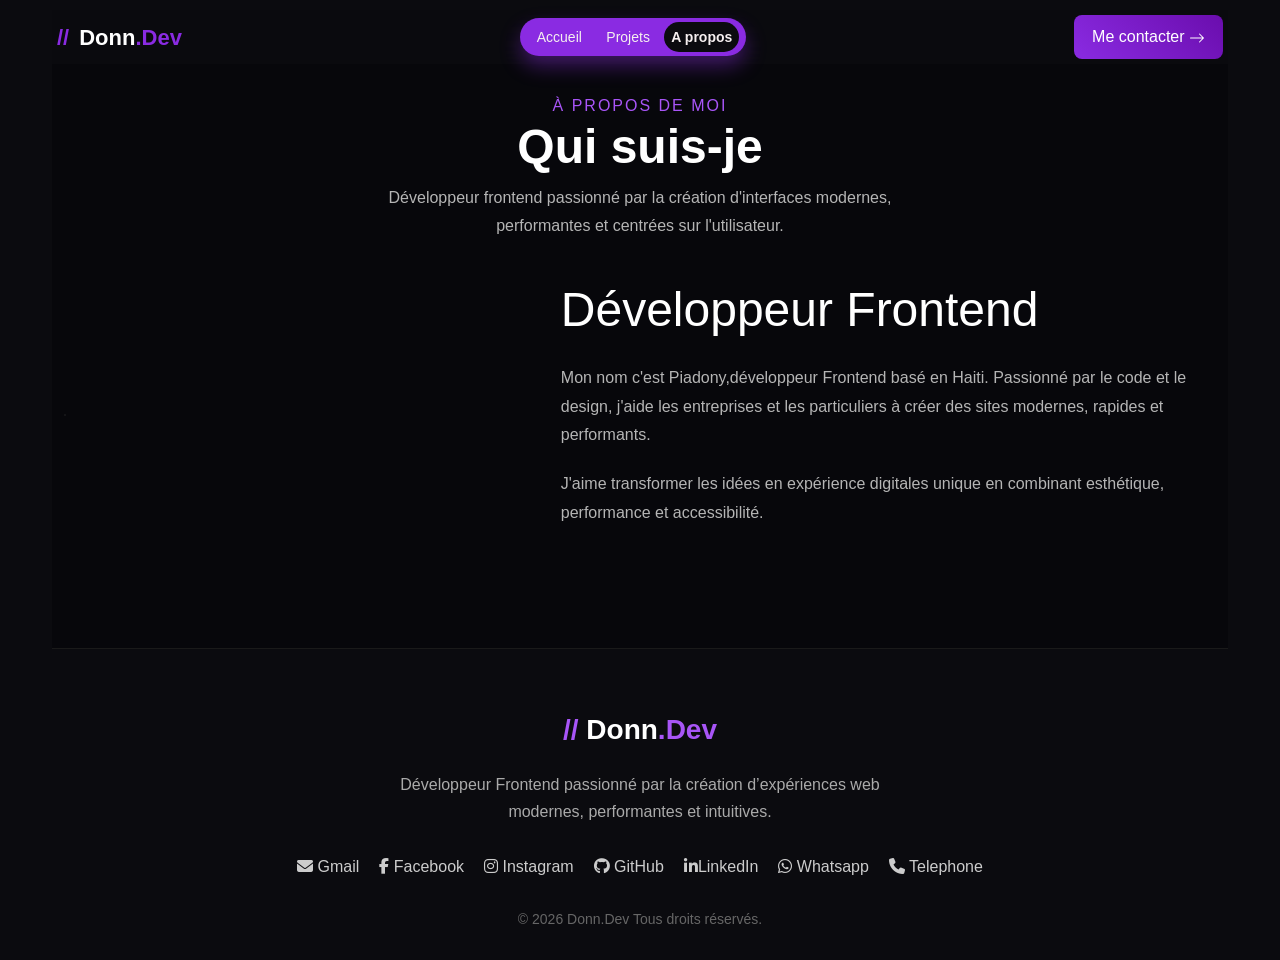
==== commit 2f75fa4b: "modif3" ====
--- a/apropos.html
+++ b/apropos.html
@@ -77,9 +77,9 @@
                     J'aime transformer les idées en expérience digitales
                     unique en combinant esthétique, performance et accessibilité.
                 </P>
-                <a class="cv-btn">
+                <!-- <a class="cv-btn">
                     Télécharger mon CV
-                </a>
+                </a> -->
             </div>
         </div>
         <!-- stat -->
@@ -147,7 +147,7 @@
         </p>
 
         <div class="footer-socials">
-            <a href="mailto:donndev@gmail.com"><i class="fa-solid fa-envelope"></i> Gmail</a>
+            <a href="mailto:duterronp@gmail.com"><i class="fa-solid fa-envelope"></i> Gmail</a>
             <a href="https://www.facebook.com/mr.duterron"><i class="fa-brands fa-facebook-f"></i> Facebook</a>
             <a href="https://www.instagram.com/mr__duterron"><i class="fa-brands fa-instagram"></i> Instagram</a>
             <a href="https://github.com/PiadonyFX"><i class="fa-brands fa-github"></i> GitHub</a>
